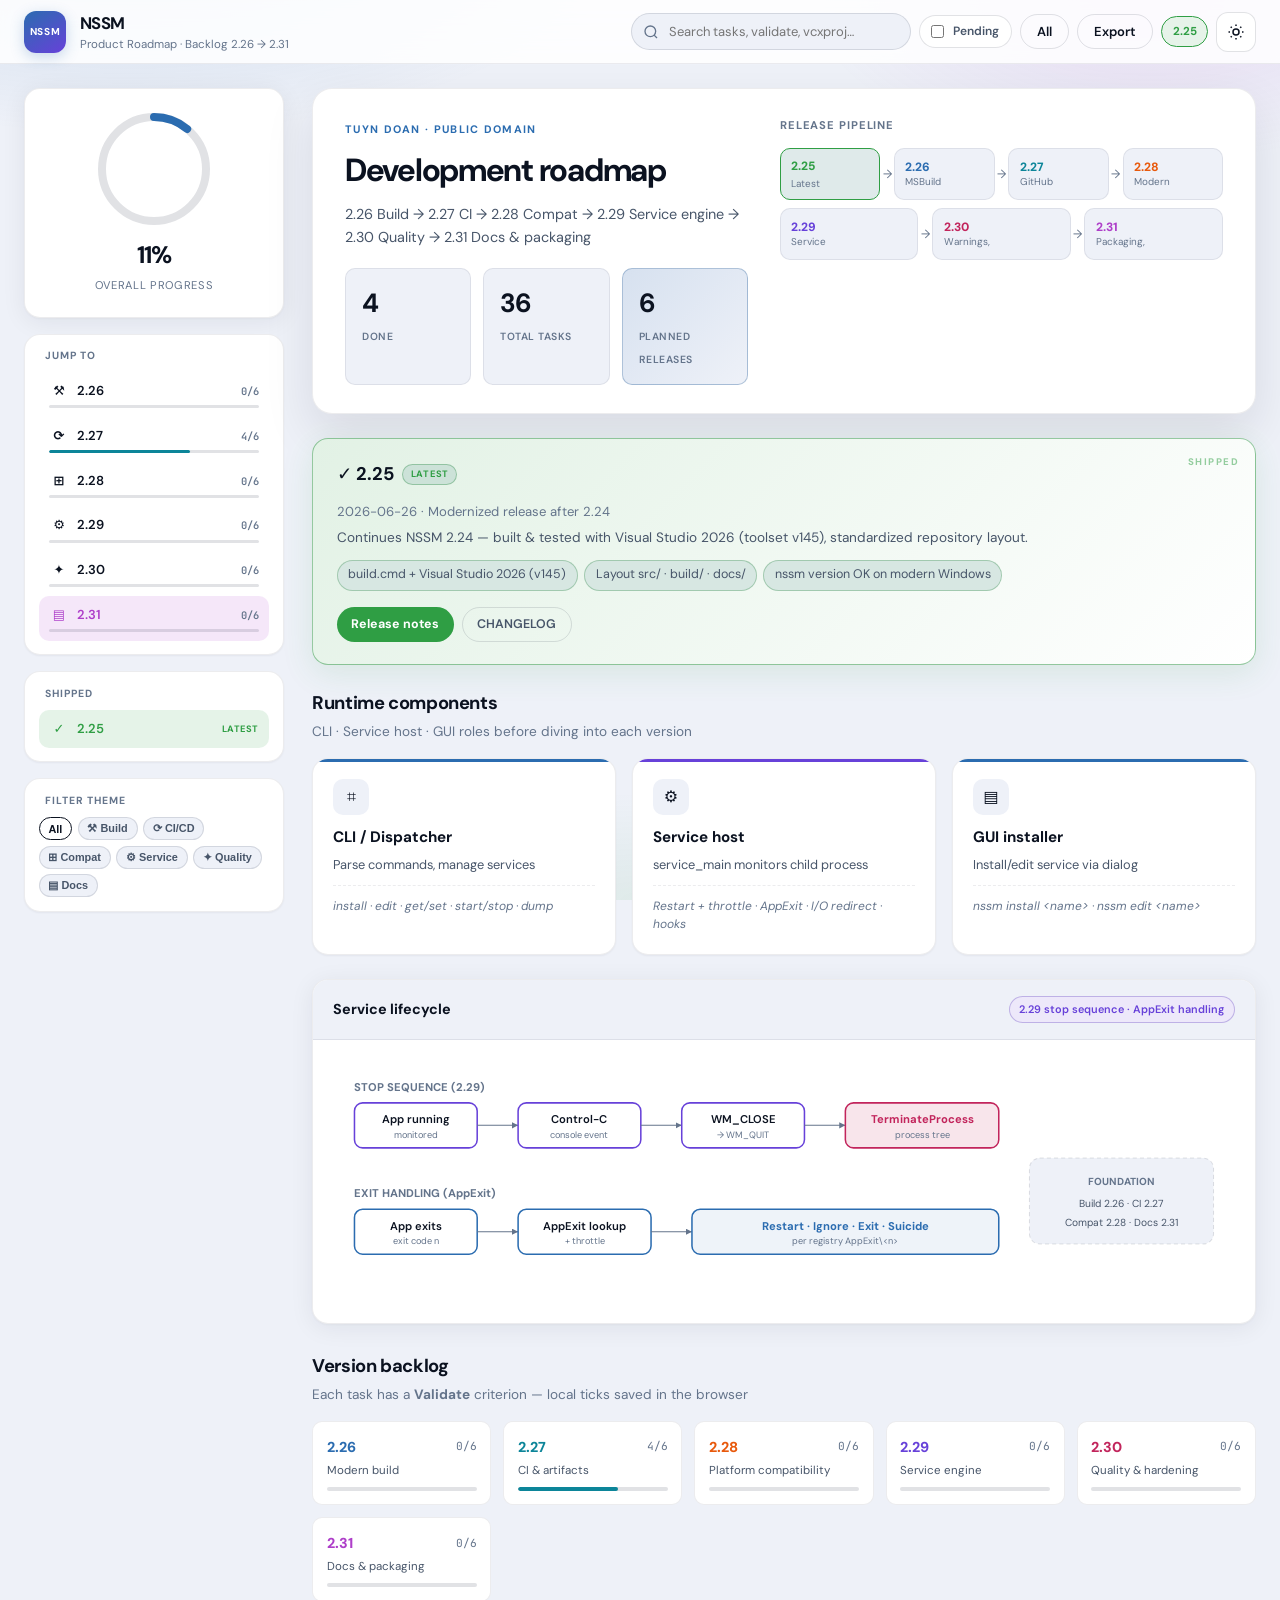
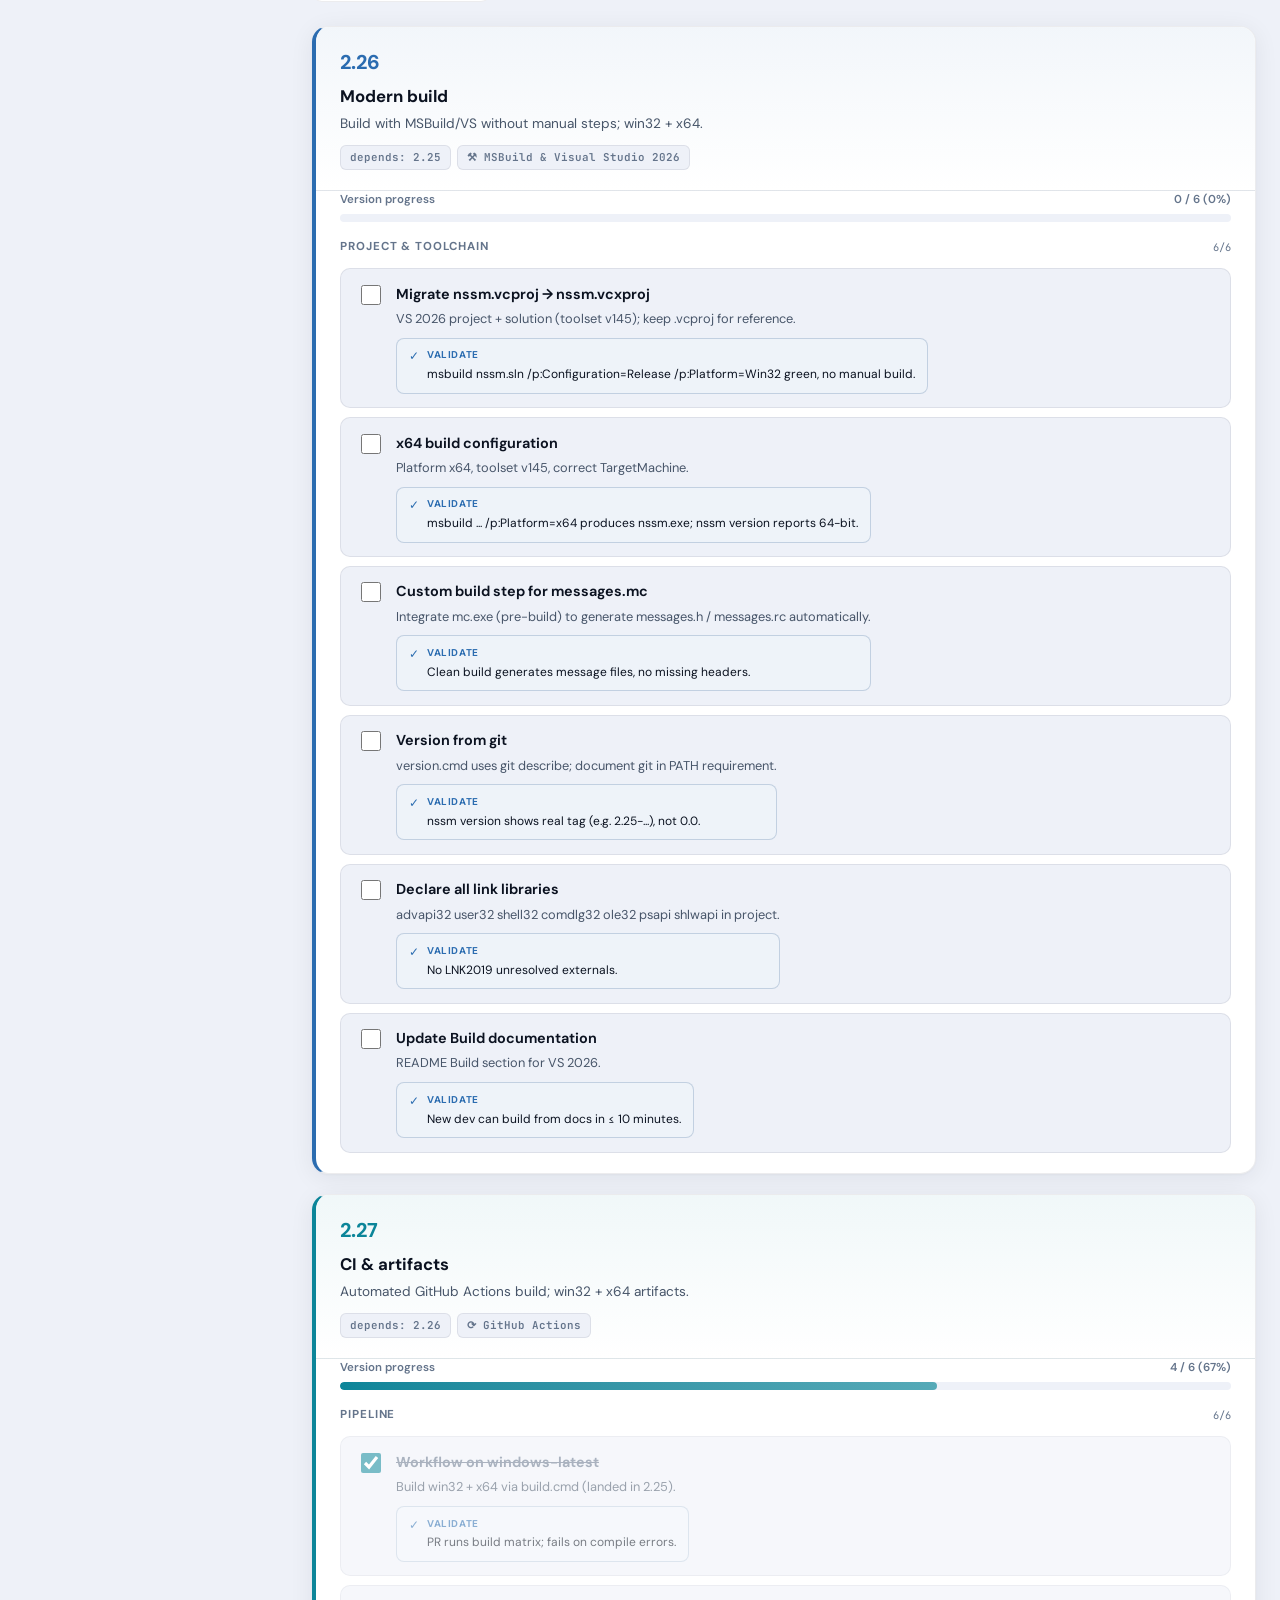
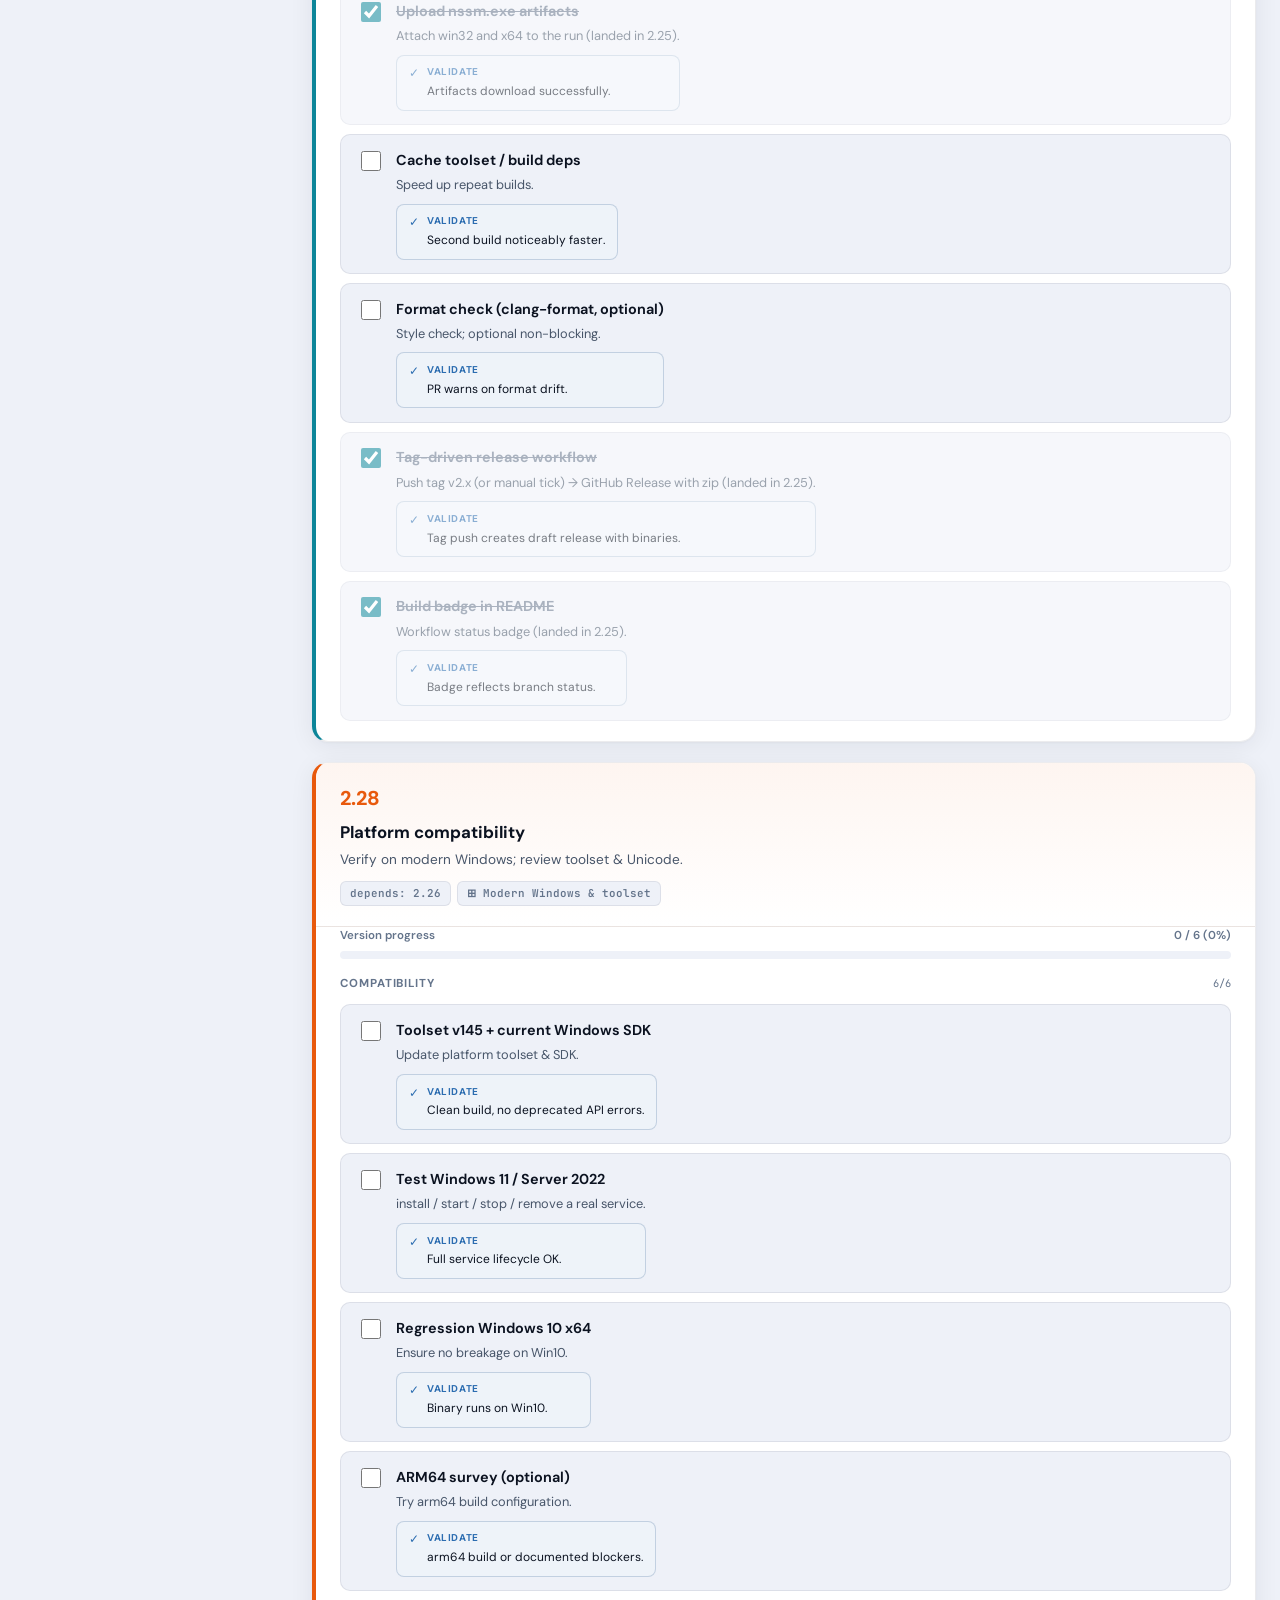
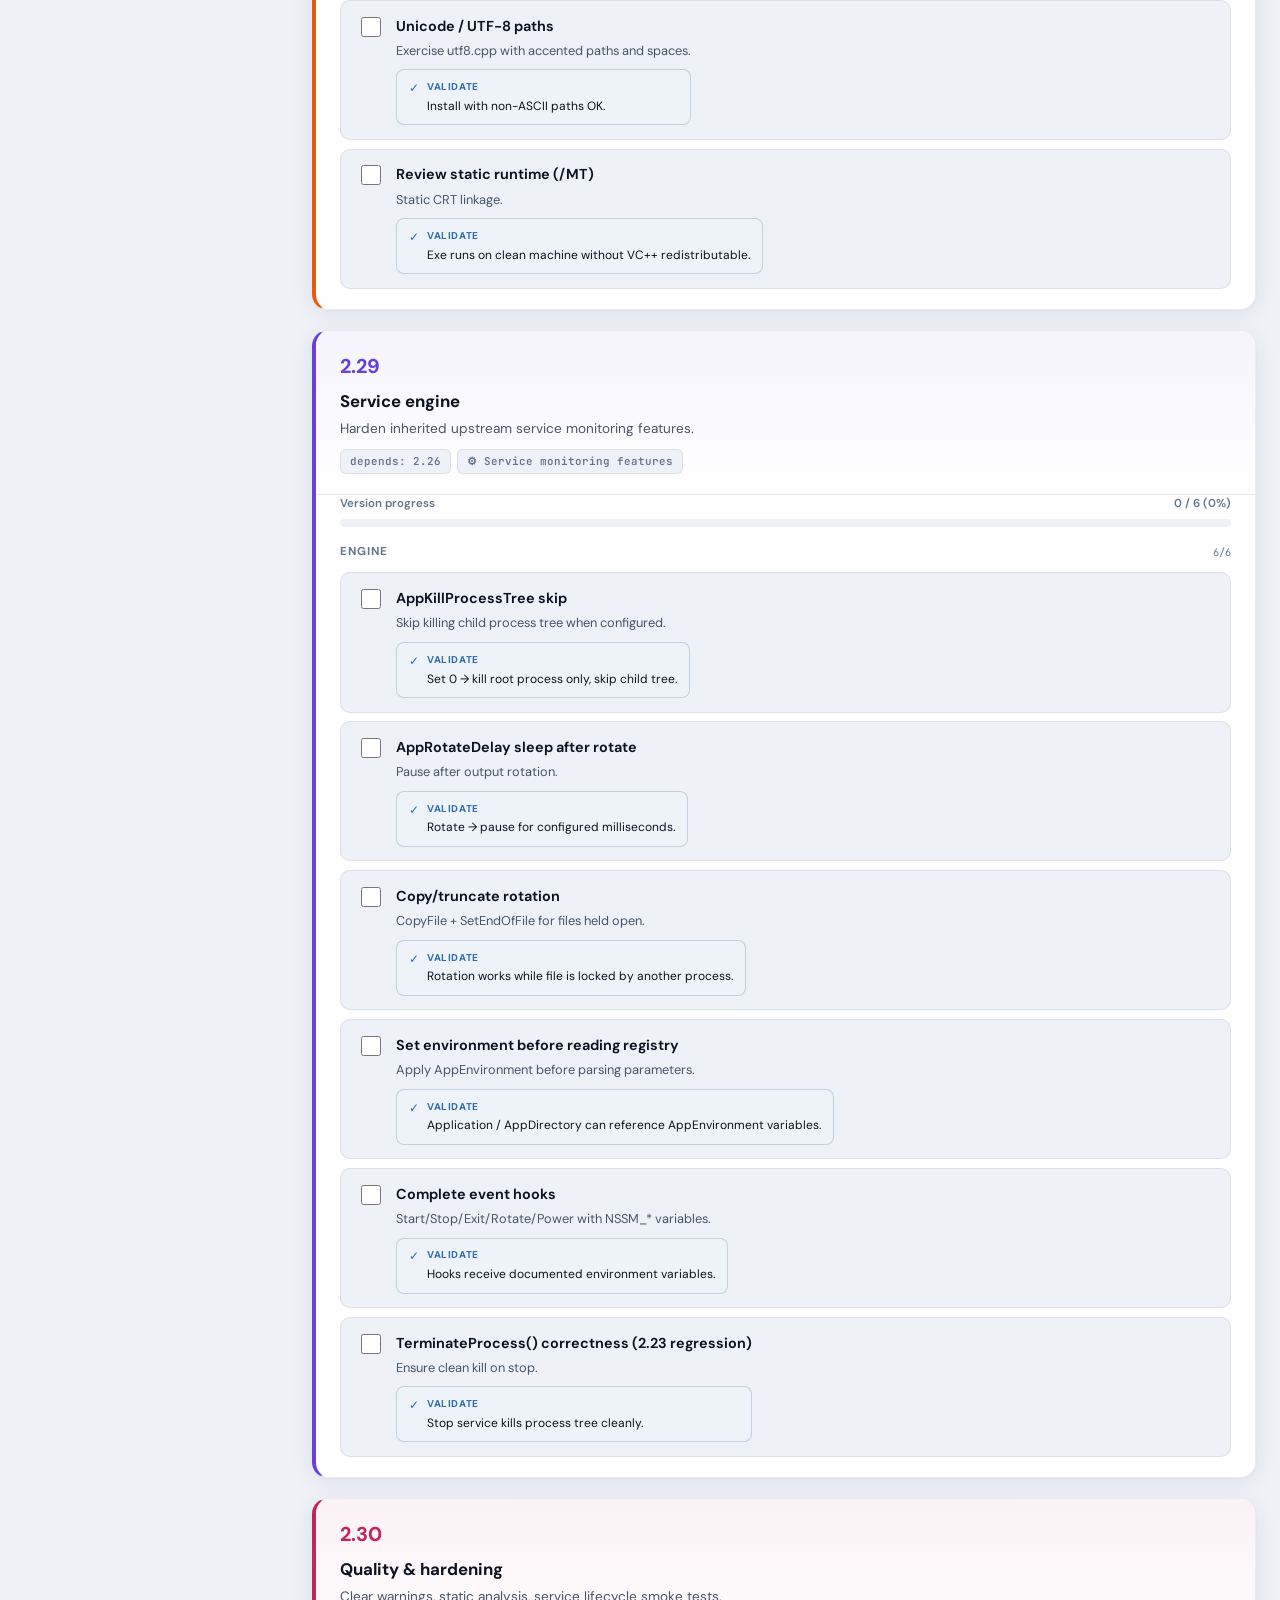
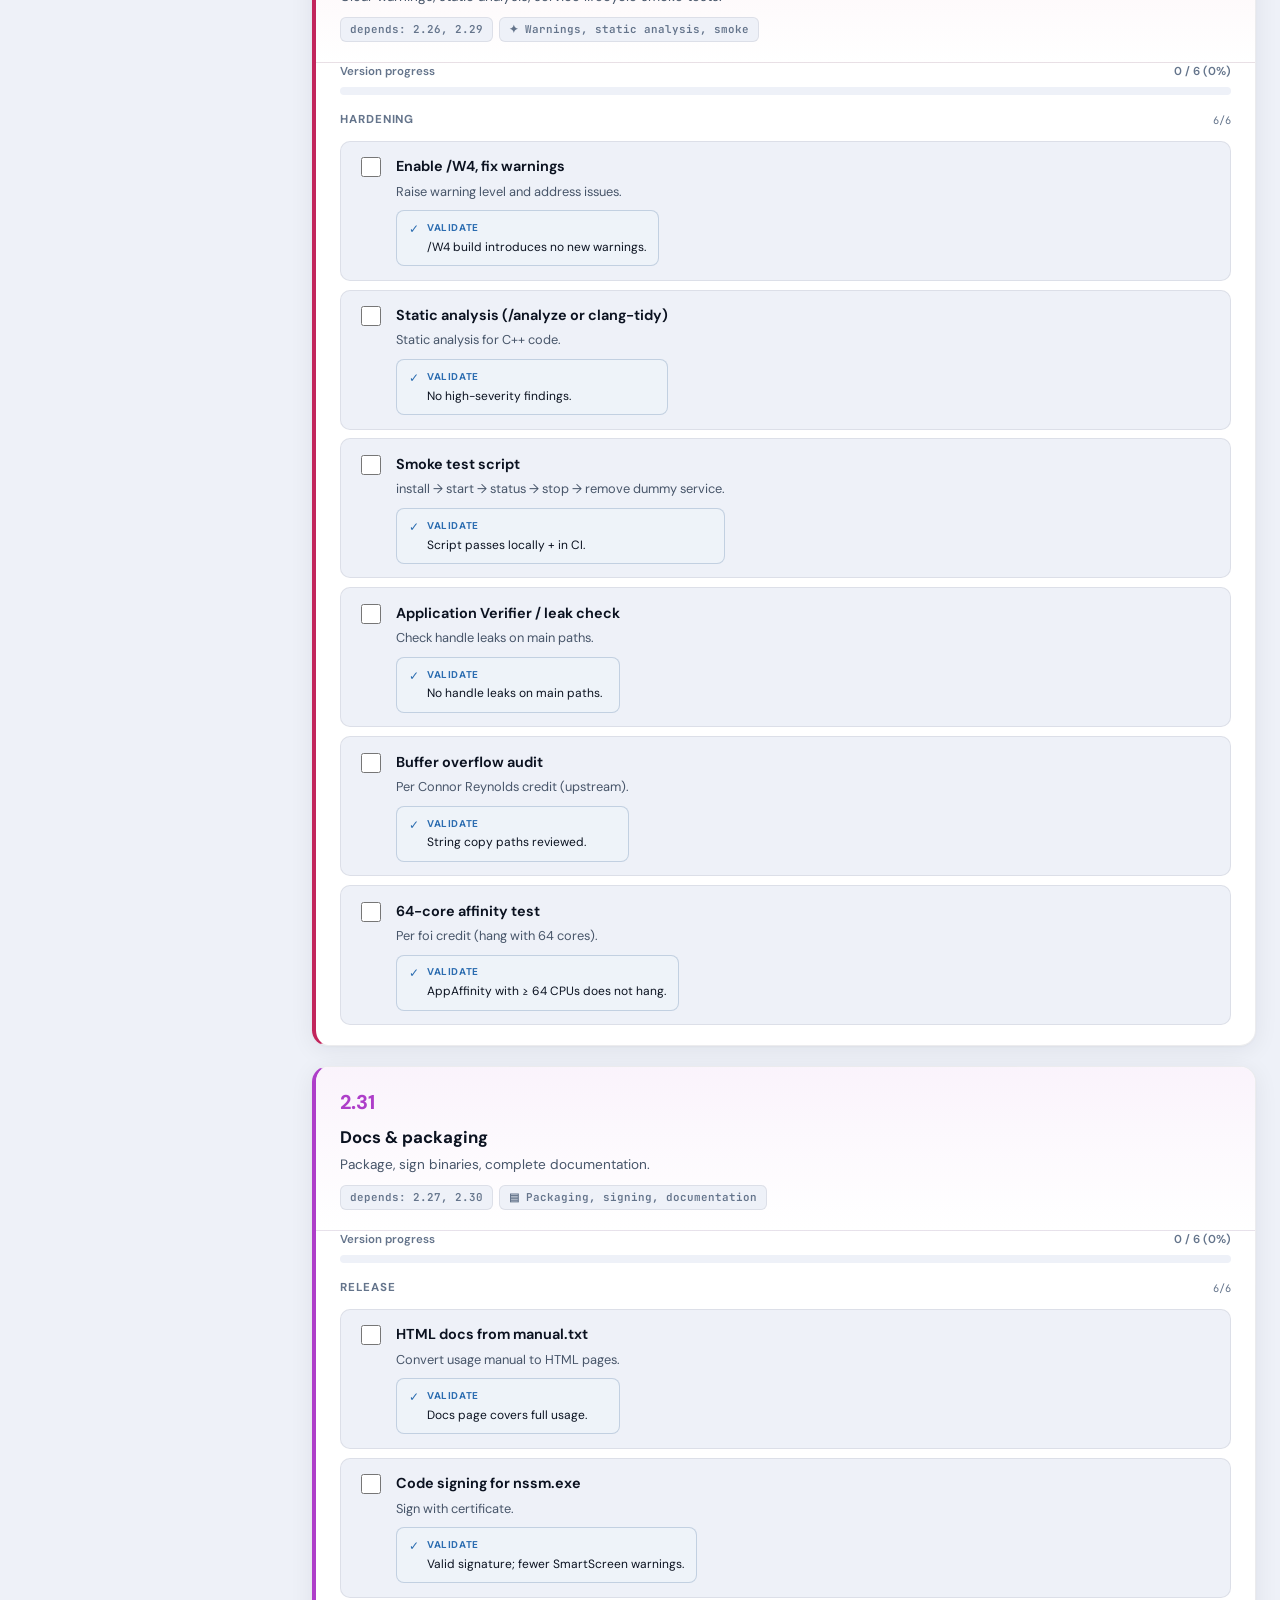
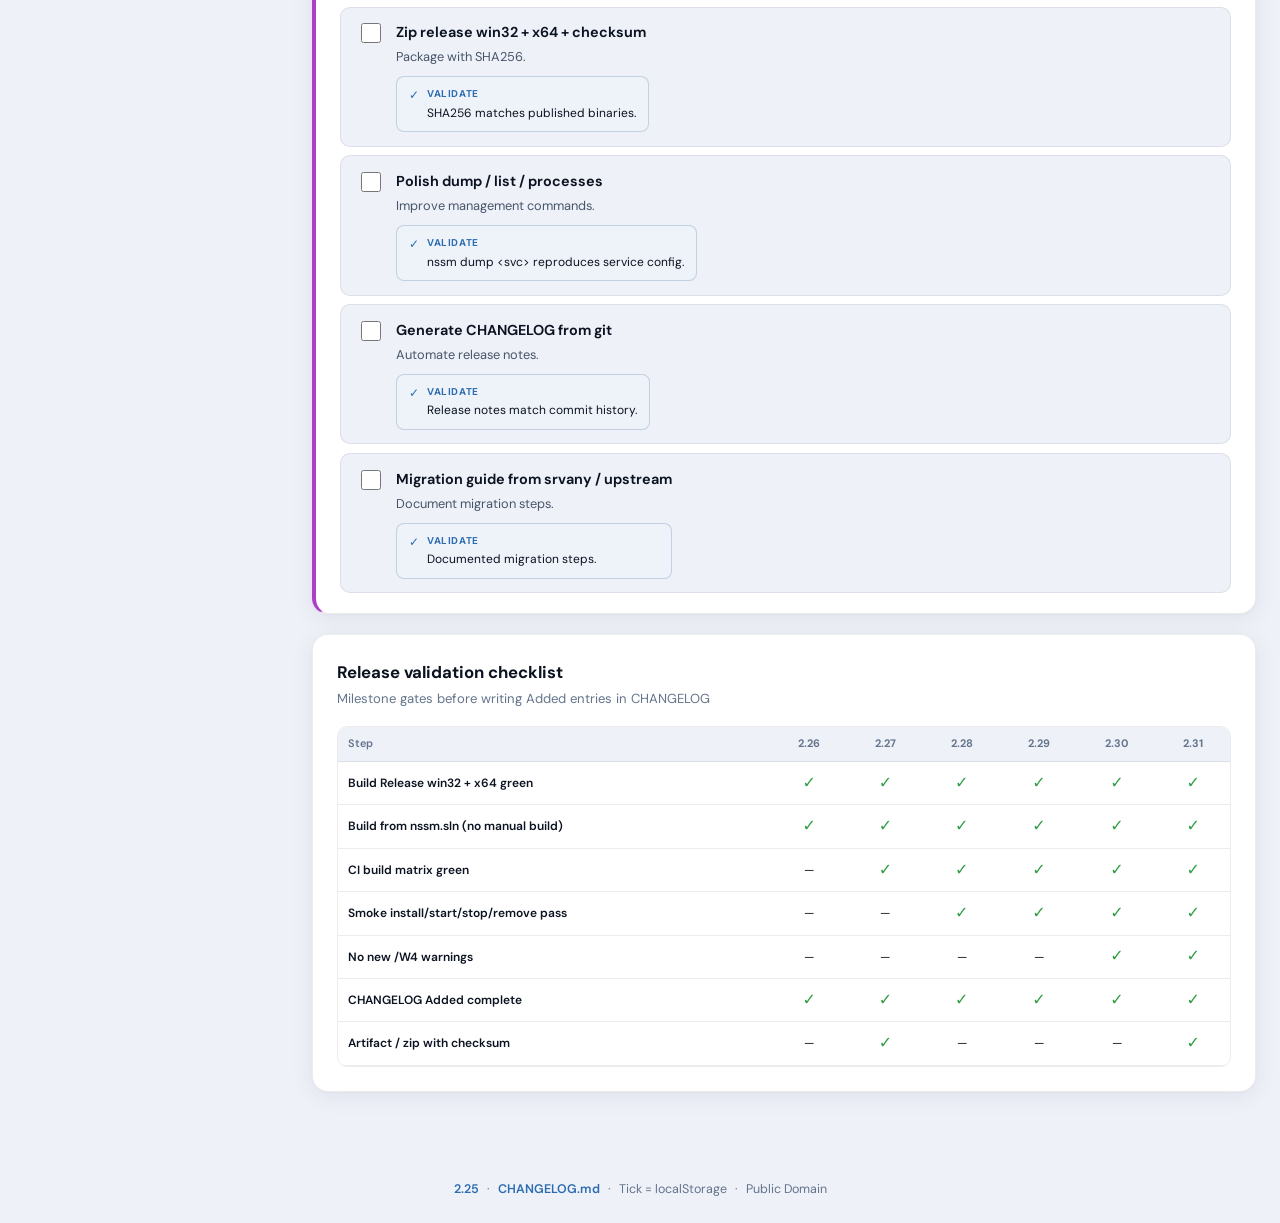
==== docs/roadmap/index.html @ 2d572c24 "Release 2.25: restructure sources, build tooling, CI, and docs. Continue from upstream 2.24 with src" ====
<!DOCTYPE html>
<!-- NSSM docs — Public Domain. -->
<html lang="en">
<head>
  <meta charset="UTF-8" />
  <meta name="viewport" content="width=device-width, initial-scale=1" />
  <title>NSSM — Roadmap & Backlog</title>
  <link rel="preconnect" href="https://fonts.googleapis.com" />
  <link rel="preconnect" href="https://fonts.gstatic.com" crossorigin />
  <link href="https://fonts.googleapis.com/css2?family=DM+Sans:ital,opsz,wght@0,9..40,400;0,9..40,500;0,9..40,600;0,9..40,700;1,9..40,400&family=JetBrains+Mono:wght@400;500&display=swap" rel="stylesheet" />
  <link rel="stylesheet" href="roadmap.css" />
</head>
<body>
  <div class="ambient" aria-hidden="true"></div>

  <header class="header">
    <div class="header-inner">
      <div class="brand">
        <div class="brand-mark"><span>NSSM</span></div>
        <div>
          <h1>NSSM</h1>
          <p>Product Roadmap · Backlog 2.26 → 2.31</p>
        </div>
      </div>
      <div class="header-actions">
        <div class="search-wrap">
          <svg viewBox="0 0 24 24" fill="none" stroke="currentColor" stroke-width="2"><circle cx="11" cy="11" r="8"/><path d="m21 21-4.3-4.3"/></svg>
          <input type="search" id="search" placeholder="Search tasks, validate, vcxproj…" autocomplete="off" />
        </div>
        <label class="toggle-pill" title="Pending tasks only">
          <input type="checkbox" id="pending-only" />
          <span>Pending</span>
        </label>
        <button type="button" class="btn btn-ghost" id="btn-all">All</button>
        <button type="button" class="btn btn-ghost" id="btn-export">Export</button>
        <div class="shipped-links" id="header-shipped" aria-label="Shipped releases"></div>
        <button type="button" class="btn btn-icon" id="btn-theme" aria-label="Dark mode">
          <svg class="icon-sun" viewBox="0 0 24 24" fill="none" stroke="currentColor" stroke-width="2"><circle cx="12" cy="12" r="4"/><path d="M12 2v2M12 20v2M4.93 4.93l1.41 1.41M17.66 17.66l1.41 1.41M2 12h2M20 12h2M4.93 19.07l1.41-1.41M17.66 6.34l1.41-1.41"/></svg>
          <svg class="icon-moon" viewBox="0 0 24 24" fill="none" stroke="currentColor" stroke-width="2"><path d="M21 12.79A9 9 0 1 1 11.21 3 7 7 0 0 0 21 12.79z"/></svg>
        </button>
      </div>
    </div>
  </header>

  <div class="shell">
    <aside class="sidebar">
      <div class="sidebar-progress">
        <svg class="ring-chart" viewBox="0 0 120 120" id="ring-chart">
          <circle class="ring-bg" cx="60" cy="60" r="52" />
          <circle class="ring-fill" cx="60" cy="60" r="52" id="ring-fill" />
        </svg>
        <div class="ring-label">
          <strong id="ring-pct">0%</strong>
          <span>Overall progress</span>
        </div>
      </div>
      <nav class="nav-card">
        <h2>Jump to</h2>
        <div id="nav-versions"></div>
      </nav>
      <nav class="nav-card nav-shipped-card">
        <h2>Shipped</h2>
        <div id="nav-shipped"></div>
      </nav>
      <div class="nav-card filter-card">
        <h2>Filter theme</h2>
        <div class="theme-chips" id="theme-chips"></div>
      </div>
    </aside>

    <main class="main">
      <section class="hero">
        <div class="hero-grid">
          <div class="hero-copy">
            <span class="eyebrow">Tuyn Doan · Public Domain</span>
            <h2>Development roadmap</h2>
            <p class="hero-desc" id="chain-text"></p>
            <div class="hero-stats">
              <div class="stat-card">
                <span class="stat-val" id="stat-done">0</span>
                <span class="stat-lbl">Done</span>
              </div>
              <div class="stat-card">
                <span class="stat-val" id="stat-total">0</span>
                <span class="stat-lbl">Total tasks</span>
              </div>
              <div class="stat-card accent">
                <span class="stat-val" id="stat-versions">6</span>
                <span class="stat-lbl">Planned releases</span>
              </div>
            </div>
          </div>
          <div class="pipeline-wrap">
            <h3 class="pipeline-title">Release pipeline</h3>
            <div class="pipeline" id="pipeline"></div>
          </div>
        </div>
      </section>

      <div class="released-wrap">
        <div class="released-grid" id="released-grid"></div>
      </div>

      <section class="section-head">
        <h2>Runtime components</h2>
        <p>CLI · Service host · GUI roles before diving into each version</p>
      </section>
      <section class="arch" id="arch-grid"></section>

      <div class="flow-panel">
        <div class="flow-panel-head">
          <h3>Service lifecycle</h3>
          <span class="flow-badge">2.29 stop sequence · AppExit handling</span>
        </div>
        <div class="flow-canvas" id="flow-canvas"></div>
      </div>

      <section class="section-head">
        <h2>Version backlog</h2>
        <p>Each task has a <strong>Validate</strong> criterion — local ticks saved in the browser</p>
      </section>
      <div class="version-grid" id="version-grid"></div>
      <div id="versions"></div>

      <section class="checklist-section">
        <div class="checklist-head">
          <h2>Release validation checklist</h2>
          <p>Milestone gates before writing Added entries in CHANGELOG</p>
        </div>
        <div class="table-scroll">
          <table class="check-table">
            <tbody id="check-table"></tbody>
          </table>
        </div>
      </section>
    </main>
  </div>

  <footer class="footer">
    <span id="footer-shipped"></span>
    <span>·</span>
    <a href="../../CHANGELOG.md#roadmap--backlog">CHANGELOG.md</a>
    <span>·</span>
    <span>Tick = localStorage</span>
    <span>·</span>
    <span>Public Domain</span>
  </footer>

  <script src="roadmap-data.js"></script>
  <script src="roadmap-app.js"></script>
</body>
</html>
---- docs/roadmap/roadmap.css ----
/* NSSM fork docs — Public Domain. */

:root {
  --bg: #eef1f8;
  --bg-elevated: #ffffff;
  --text: #0b1220;
  --text-secondary: #475569;
  --muted: #64748b;
  --border: rgb(15 23 42 / 8%);
  --border-strong: rgb(15 23 42 / 12%);
  --primary: #2b6cb0;
  --primary-glow: rgb(43 108 176 / 25%);
  --radius: 16px;
  --radius-sm: 10px;
  --font: "DM Sans", system-ui, sans-serif;
  --mono: "JetBrains Mono", ui-monospace, monospace;
  --shadow-sm: 0 1px 2px rgb(15 23 42 / 5%);
  --shadow: 0 4px 24px rgb(15 23 42 / 7%), 0 1px 3px rgb(15 23 42 / 4%);
  --shadow-lg: 0 20px 50px rgb(15 23 42 / 10%);
  --build: #2b6cb0;
  --ci: #0c8599;
  --compat: #e8590c;
  --service: #6741d9;
  --quality: #c2255c;
  --docs: #ae3ec9;
  --released: #2f9e44;
  --header-h: 64px;
}

.dark {
  --bg: #080b12;
  --bg-elevated: #121826;
  --text: #f1f5f9;
  --text-secondary: #94a3b8;
  --muted: #64748b;
  --border: rgb(255 255 255 / 7%);
  --border-strong: rgb(255 255 255 / 12%);
  --primary: #4dabf7;
  --primary-glow: rgb(77 171 247 / 20%);
  --shadow: 0 4px 24px rgb(0 0 0 / 35%);
  --shadow-lg: 0 24px 60px rgb(0 0 0 / 45%);
}

*, *::before, *::after { box-sizing: border-box; }

html { scroll-behavior: smooth; }
body {
  margin: 0;
  font-family: var(--font);
  font-size: 15px;
  line-height: 1.55;
  color: var(--text);
  background: var(--bg);
  min-height: 100vh;
}

.ambient {
  position: fixed;
  inset: 0;
  pointer-events: none;
  z-index: 0;
  background:
    radial-gradient(ellipse 80% 50% at 10% -10%, rgb(43 108 176 / 18%), transparent 50%),
    radial-gradient(ellipse 60% 40% at 90% 0%, rgb(174 62 201 / 12%), transparent 45%),
    radial-gradient(ellipse 50% 30% at 50% 100%, rgb(47 158 68 / 8%), transparent 40%);
}
.dark .ambient {
  background:
    radial-gradient(ellipse 80% 50% at 10% -10%, rgb(43 108 176 / 12%), transparent 50%),
    radial-gradient(ellipse 60% 40% at 90% 0%, rgb(174 62 201 / 8%), transparent 45%);
}

.header {
  position: sticky;
  top: 0;
  z-index: 200;
  height: var(--header-h);
  background: color-mix(in srgb, var(--bg-elevated) 85%, transparent);
  backdrop-filter: blur(16px) saturate(1.2);
  border-bottom: 1px solid var(--border);
}
.header-inner {
  max-width: 1400px;
  margin: 0 auto;
  padding: 0 1.5rem;
  height: 100%;
  display: flex;
  align-items: center;
  gap: 1rem;
}
.brand { display: flex; align-items: center; gap: 0.85rem; z-index: 1; }
.brand-mark {
  width: 42px; height: 42px;
  border-radius: 12px;
  background: linear-gradient(145deg, #2b6cb0, #6741d9);
  box-shadow: 0 4px 14px var(--primary-glow);
  display: grid; place-items: center;
}
.brand-mark span { color: #fff; font-weight: 800; font-size: 10px; letter-spacing: 0.06em; }
.brand h1 { margin: 0; font-size: 1.05rem; font-weight: 700; letter-spacing: -0.03em; }
.brand p { margin: 0; font-size: 0.72rem; color: var(--muted); }

.header-actions {
  margin-left: auto;
  display: flex; align-items: center; gap: 0.5rem; flex-wrap: wrap;
}
.search-wrap { position: relative; }
.search-wrap svg {
  position: absolute; left: 0.75rem; top: 50%; transform: translateY(-50%);
  width: 16px; height: 16px; color: var(--muted);
}
.search-wrap input {
  width: min(280px, 42vw);
  padding: 0.55rem 1rem 0.55rem 2.35rem;
  border: 1px solid var(--border-strong);
  border-radius: 999px;
  background: var(--bg);
  color: var(--text);
  font-family: inherit;
  font-size: 0.8125rem;
  transition: box-shadow 0.2s, border-color 0.2s;
}
.search-wrap input:focus {
  outline: none;
  border-color: var(--primary);
  box-shadow: 0 0 0 3px var(--primary-glow);
}

.btn {
  border: 1px solid var(--border-strong);
  background: var(--bg-elevated);
  color: var(--text);
  border-radius: 999px;
  padding: 0.5rem 1rem;
  font-family: inherit;
  font-size: 0.8125rem;
  font-weight: 600;
  cursor: pointer;
  transition: transform 0.15s, background 0.15s;
}
.btn:hover { background: var(--bg); transform: translateY(-1px); }
.btn-ghost { background: transparent; }
.btn-icon { width: 40px; height: 40px; padding: 0; display: grid; place-items: center; border-radius: 12px; }
.dark .icon-sun { display: none; }
html:not(.dark) .icon-moon { display: none; }
.btn-icon svg { width: 18px; height: 18px; }

.toggle-pill {
  display: flex; align-items: center; gap: 0.4rem;
  padding: 0.35rem 0.75rem 0.35rem 0.45rem;
  border-radius: 999px;
  border: 1px solid var(--border-strong);
  background: var(--bg-elevated);
  font-size: 0.75rem;
  font-weight: 600;
  cursor: pointer;
  color: var(--text-secondary);
}
.toggle-pill input { accent-color: var(--primary); }

.shell {
  position: relative;
  z-index: 1;
  max-width: 1400px;
  margin: 0 auto;
  padding: 1.5rem;
  display: grid;
  grid-template-columns: 260px 1fr;
  gap: 1.75rem;
  align-items: start;
}
@media (max-width: 1024px) {
  .shell { grid-template-columns: 1fr; }
  .sidebar { position: static !important; display: grid; grid-template-columns: 1fr 1fr; gap: 1rem; }
  .sidebar-progress { grid-column: 1 / -1; }
}
@media (max-width: 640px) {
  .sidebar { grid-template-columns: 1fr; }
  .hero-grid { grid-template-columns: 1fr !important; }
}

.sidebar { position: sticky; top: calc(var(--header-h) + 12px); }

.sidebar-progress {
  background: var(--bg-elevated);
  border: 1px solid var(--border);
  border-radius: var(--radius);
  box-shadow: var(--shadow);
  padding: 1.25rem;
  margin-bottom: 1rem;
  text-align: center;
}
.ring-chart { width: 120px; height: 120px; transform: rotate(-90deg); }
.ring-bg { fill: none; stroke: var(--border-strong); stroke-width: 8; }
.ring-fill {
  fill: none;
  stroke: var(--primary);
  stroke-width: 8;
  stroke-linecap: round;
  stroke-dasharray: 326.7;
  stroke-dashoffset: 326.7;
  transition: stroke-dashoffset 0.8s cubic-bezier(0.4, 0, 0.2, 1);
}
.ring-label strong { display: block; font-size: 1.5rem; letter-spacing: -0.03em; }
.ring-label span { font-size: 0.7rem; color: var(--muted); text-transform: uppercase; letter-spacing: 0.06em; }

.nav-card {
  background: var(--bg-elevated);
  border: 1px solid var(--border);
  border-radius: var(--radius);
  box-shadow: var(--shadow-sm);
  padding: 0.85rem;
  margin-bottom: 1rem;
}
.nav-card h2 {
  margin: 0 0 0.5rem;
  padding: 0 0.4rem;
  font-size: 0.65rem;
  font-weight: 700;
  text-transform: uppercase;
  letter-spacing: 0.1em;
  color: var(--muted);
}
.nav-link {
  display: block;
  padding: 0.55rem 0.65rem;
  border-radius: var(--radius-sm);
  text-decoration: none;
  color: var(--text);
  font-size: 0.8125rem;
  font-weight: 600;
  transition: background 0.12s;
}
.nav-link:hover { background: var(--bg); }
.nav-link.active { background: color-mix(in srgb, var(--v, var(--primary)) 12%, transparent); color: var(--v, var(--primary)); }
.nav-link-row { display: flex; align-items: center; gap: 0.5rem; }
.nav-glyph { width: 1.25rem; text-align: center; }
.nav-progress { margin-left: auto; font-family: var(--mono); font-size: 0.65rem; color: var(--muted); }
.mini-bar { height: 3px; background: var(--border-strong); border-radius: 99px; margin-top: 4px; overflow: hidden; }
.mini-bar span { display: block; height: 100%; background: var(--v, var(--primary)); border-radius: 99px; transition: width 0.4s; }

.theme-chips { display: flex; flex-wrap: wrap; gap: 0.35rem; }
.chip-filter {
  border: 1px solid var(--border-strong);
  background: var(--bg);
  border-radius: 999px;
  padding: 0.25rem 0.55rem;
  font-size: 0.68rem;
  font-weight: 600;
  cursor: pointer;
  color: var(--text-secondary);
}
.chip-filter:hover { border-color: var(--v); color: var(--v); }
.chip-filter.active { background: color-mix(in srgb, var(--v) 15%, transparent); border-color: var(--v); color: var(--v); }

.hero {
  background: var(--bg-elevated);
  border: 1px solid var(--border);
  border-radius: calc(var(--radius) + 4px);
  box-shadow: var(--shadow-lg);
  padding: 1.75rem 2rem;
  margin-bottom: 1.5rem;
  position: relative;
  overflow: hidden;
}
.hero-grid { display: grid; grid-template-columns: 1fr 1.1fr; gap: 2rem; align-items: start; position: relative; }
.eyebrow {
  display: inline-block;
  font-size: 0.68rem;
  font-weight: 700;
  text-transform: uppercase;
  letter-spacing: 0.12em;
  color: var(--primary);
  margin-bottom: 0.5rem;
}
.hero-copy h2 { margin: 0 0 0.5rem; font-size: clamp(1.5rem, 3vw, 2rem); font-weight: 700; letter-spacing: -0.04em; }
.hero-desc { margin: 0 0 1.25rem; color: var(--text-secondary); font-size: 0.9rem; max-width: 46ch; }
.hero-stats { display: flex; gap: 0.75rem; flex-wrap: wrap; }
.stat-card { flex: 1; min-width: 90px; padding: 0.85rem 1rem; border-radius: var(--radius-sm); background: var(--bg); border: 1px solid var(--border); }
.stat-card.accent { background: linear-gradient(135deg, color-mix(in srgb, var(--primary) 12%, var(--bg)), var(--bg)); border-color: color-mix(in srgb, var(--primary) 25%, var(--border)); }
.stat-val { display: block; font-size: 1.65rem; font-weight: 700; letter-spacing: -0.03em; }
.stat-lbl { font-size: 0.65rem; color: var(--muted); text-transform: uppercase; letter-spacing: 0.05em; font-weight: 600; }

.pipeline-title { margin: 0 0 0.85rem; font-size: 0.7rem; text-transform: uppercase; letter-spacing: 0.08em; color: var(--muted); font-weight: 700; }
.pipeline { display: flex; flex-direction: column; gap: 0.5rem; }
.pipe-row { display: flex; align-items: stretch; gap: 0; min-height: 52px; }
.pipe-node {
  flex: 1; min-width: 0; padding: 0.5rem 0.65rem;
  border-radius: var(--radius-sm); border: 1px solid var(--border);
  background: var(--bg); cursor: pointer; transition: transform 0.15s, box-shadow 0.15s;
  text-align: left; font-family: inherit; color: inherit;
}
.pipe-node:hover { transform: translateY(-2px); box-shadow: var(--shadow); border-color: var(--v); }
.pipe-node.active { border-color: var(--v); box-shadow: 0 0 0 2px color-mix(in srgb, var(--v) 25%, transparent); }
.pipe-node.shipped { border-color: var(--released); background: color-mix(in srgb, var(--released) 8%, var(--bg)); }
.pipe-ver { font-size: 0.75rem; font-weight: 800; display: block; color: var(--v, var(--released)); }
.pipe-lbl { font-size: 0.62rem; color: var(--muted); display: block; white-space: nowrap; overflow: hidden; text-overflow: ellipsis; }
.pipe-arrow { display: flex; align-items: center; color: var(--muted); font-size: 0.75rem; padding: 0 0.15rem; flex-shrink: 0; }

.released-card {
  background: linear-gradient(135deg, color-mix(in srgb, var(--released) 14%, var(--bg-elevated)), var(--bg-elevated));
  border: 1px solid color-mix(in srgb, var(--released) 30%, var(--border));
  border-radius: var(--radius);
  padding: 1.35rem 1.5rem;
  box-shadow: var(--shadow);
  position: relative;
}
.released-grid {
  display: grid;
  grid-template-columns: repeat(auto-fit, minmax(280px, 1fr));
  gap: 1rem;
  margin-bottom: 1.5rem;
}
.released-card.latest {
  border-color: color-mix(in srgb, var(--released) 45%, var(--border));
  box-shadow: 0 8px 32px color-mix(in srgb, var(--released) 12%, transparent);
}
.released-card::after {
  content: "SHIPPED";
  position: absolute; top: 1rem; right: 1rem;
  font-size: 0.6rem; font-weight: 800; letter-spacing: 0.15em;
  color: var(--released); opacity: 0.5;
}
.released-card h2 { margin: 0 0 0.35rem; font-size: 1.15rem; display: flex; align-items: center; gap: 0.5rem; flex-wrap: wrap; }
.latest-badge {
  font-size: 0.58rem; font-weight: 700; text-transform: uppercase; letter-spacing: 0.08em;
  padding: 0.15rem 0.45rem; border-radius: 999px;
  background: color-mix(in srgb, var(--released) 18%, var(--bg));
  color: var(--released); border: 1px solid color-mix(in srgb, var(--released) 30%, var(--border));
}
.released-card .date { color: var(--muted); font-size: 0.82rem; margin-bottom: 0.35rem; }
.released-summary { margin: 0 0 0.75rem; font-size: 0.85rem; color: var(--text-secondary); line-height: 1.45; }
.released-card ul { margin: 0 0 1rem; padding: 0; list-style: none; display: flex; flex-wrap: wrap; gap: 0.4rem; }
.released-card li {
  font-size: 0.78rem; padding: 0.3rem 0.65rem; border-radius: 999px;
  background: color-mix(in srgb, var(--released) 12%, var(--bg));
  border: 1px solid color-mix(in srgb, var(--released) 25%, var(--border));
  color: var(--text-secondary);
}
.released-actions { display: flex; gap: 0.5rem; flex-wrap: wrap; }
.btn-released {
  display: inline-flex; align-items: center; padding: 0.45rem 0.9rem; border-radius: 999px;
  background: var(--released); color: #fff; font-size: 0.78rem; font-weight: 700; text-decoration: none;
  border: none;
}
.btn-released:hover { filter: brightness(1.05); }
.btn-ghost-released {
  display: inline-flex; align-items: center; padding: 0.45rem 0.9rem; border-radius: 999px;
  background: transparent; color: var(--text-secondary); font-size: 0.78rem; font-weight: 600;
  text-decoration: none; border: 1px solid var(--border-strong);
}
.btn-ghost-released:hover { border-color: var(--released); color: var(--released); }

.nav-shipped.current { background: color-mix(in srgb, var(--released) 12%, transparent); color: var(--released); }
.nav-badge {
  margin-left: auto; font-size: 0.58rem; font-weight: 700; text-transform: uppercase;
  letter-spacing: 0.06em; color: var(--released);
}

.shipped-links { display: flex; align-items: center; gap: 0.35rem; flex-wrap: wrap; }
.shipped-pill {
  font-size: 0.72rem; font-weight: 700; padding: 0.35rem 0.65rem; border-radius: 999px;
  text-decoration: none; color: var(--text-secondary);
  border: 1px solid var(--border-strong); background: var(--bg-elevated);
}
.shipped-pill:hover { border-color: var(--released); color: var(--released); }
.shipped-pill.current { background: color-mix(in srgb, var(--released) 12%, var(--bg-elevated)); border-color: var(--released); color: var(--released); }

a.pipe-node { text-decoration: none; color: inherit; flex: 1; min-width: 0; }

.section-head { margin-bottom: 1rem; }
.section-head h2 { margin: 0 0 0.25rem; font-size: 1.15rem; letter-spacing: -0.02em; }
.section-head p { margin: 0; font-size: 0.85rem; color: var(--muted); }

.arch { display: grid; grid-template-columns: repeat(3, 1fr); gap: 1rem; margin-bottom: 1.5rem; }
@media (max-width: 768px) { .arch { grid-template-columns: 1fr; } }
.arch-card {
  background: var(--bg-elevated); border: 1px solid var(--border);
  border-radius: var(--radius); padding: 1.25rem; box-shadow: var(--shadow-sm);
  transition: transform 0.2s; position: relative; overflow: hidden;
}
.arch-card::before { content: ""; position: absolute; top: 0; left: 0; right: 0; height: 3px; background: var(--v, var(--primary)); }
.arch-card:hover { transform: translateY(-3px); box-shadow: var(--shadow); }
.arch-card.host { --v: var(--service); }
.arch-icon { width: 36px; height: 36px; border-radius: 10px; background: var(--bg); display: grid; place-items: center; margin-bottom: 0.65rem; font-size: 1rem; }
.arch-card h3 { margin: 0 0 0.35rem; font-size: 0.95rem; font-weight: 700; }
.arch-card p { margin: 0; font-size: 0.8rem; color: var(--text-secondary); }
.arch-card .ex { margin-top: 0.65rem; padding-top: 0.65rem; border-top: 1px dashed var(--border); font-size: 0.75rem; color: var(--muted); font-style: italic; }

.flow-panel {
  background: var(--bg-elevated); border: 1px solid var(--border);
  border-radius: var(--radius); box-shadow: var(--shadow); margin-bottom: 1.75rem; overflow: hidden;
}
.flow-panel-head {
  display: flex; align-items: center; justify-content: space-between; flex-wrap: wrap; gap: 0.5rem;
  padding: 1rem 1.25rem; border-bottom: 1px solid var(--border); background: var(--bg);
}
.flow-panel-head h3 { margin: 0; font-size: 0.9rem; }
.flow-badge {
  font-size: 0.68rem; font-weight: 600; padding: 0.25rem 0.6rem; border-radius: 999px;
  background: color-mix(in srgb, var(--service) 12%, var(--bg-elevated)); color: var(--service);
  border: 1px solid color-mix(in srgb, var(--service) 25%, var(--border));
}
.flow-canvas { padding: 1.5rem 1rem; overflow-x: auto; }
.flow-svg { width: 100%; min-width: 640px; max-width: 900px; margin: 0 auto; display: block; }

.version-grid {
  display: grid;
  grid-template-columns: repeat(auto-fill, minmax(160px, 1fr));
  gap: 0.75rem;
  margin-bottom: 1.5rem;
}
.v-preview {
  background: var(--bg-elevated); border: 1px solid var(--border);
  border-radius: var(--radius-sm); padding: 0.85rem; cursor: pointer;
  transition: all 0.15s; text-decoration: none; color: inherit; display: block;
}
.v-preview:hover { border-color: var(--v); transform: translateY(-2px); box-shadow: var(--shadow); }
.v-preview-top { display: flex; align-items: center; justify-content: space-between; margin-bottom: 0.35rem; }
.v-preview-ver { font-weight: 800; font-size: 0.9rem; color: var(--v); }
.v-preview-pct { font-family: var(--mono); font-size: 0.7rem; color: var(--muted); }
.v-preview-title { font-size: 0.72rem; color: var(--text-secondary); line-height: 1.3; margin-bottom: 0.5rem; }
.v-preview-bar { height: 4px; background: var(--border-strong); border-radius: 99px; overflow: hidden; }
.v-preview-bar span { display: block; height: 100%; background: var(--v); border-radius: 99px; }

.version-block {
  background: var(--bg-elevated); border: 1px solid var(--border);
  border-radius: var(--radius); box-shadow: var(--shadow);
  margin-bottom: 1.25rem;
  scroll-margin-top: calc(var(--header-h) + 16px);
  overflow: hidden;
  border-left: 4px solid var(--v, var(--primary));
}
.version-block.hidden { display: none; }
.version-head {
  padding: 1.25rem 1.5rem;
  background: linear-gradient(180deg, color-mix(in srgb, var(--v) 6%, var(--bg-elevated)), var(--bg-elevated));
  border-bottom: 1px solid var(--border);
}
.version-badge { font-size: 1.25rem; font-weight: 800; color: var(--v); }
.version-head h3 { margin: 0.35rem 0 0.25rem; font-size: 1.05rem; font-weight: 700; }
.version-head .goal { margin: 0; font-size: 0.85rem; color: var(--text-secondary); }
.version-meta { display: flex; gap: 0.4rem; flex-wrap: wrap; margin-top: 0.65rem; }
.meta-chip {
  font-size: 0.68rem; font-weight: 600; padding: 0.2rem 0.55rem; border-radius: 6px;
  background: var(--bg); border: 1px solid var(--border); color: var(--muted); font-family: var(--mono);
}

.progress-wrap { padding: 0 1.5rem 1rem; }
.progress-header { display: flex; justify-content: space-between; font-size: 0.72rem; color: var(--muted); margin-bottom: 0.35rem; font-weight: 600; }
.progress-bar { height: 8px; background: var(--bg); border-radius: 99px; overflow: hidden; }
.progress-fill {
  height: 100%;
  background: linear-gradient(90deg, var(--v), color-mix(in srgb, var(--v) 70%, white));
  border-radius: 99px;
  transition: width 0.6s cubic-bezier(0.4, 0, 0.2, 1);
}

.principle {
  margin: 0 1.5rem 1rem; padding: 0.75rem 1rem; border-radius: var(--radius-sm);
  background: color-mix(in srgb, var(--service) 8%, var(--bg));
  border: 1px solid color-mix(in srgb, var(--service) 20%, var(--border));
  font-size: 0.78rem; color: var(--text-secondary);
}

.track { padding: 0 1.5rem 1.25rem; }
.track-head { display: flex; align-items: center; justify-content: space-between; margin-bottom: 0.75rem; cursor: pointer; user-select: none; }
.track-head h4 { margin: 0; font-size: 0.72rem; font-weight: 700; text-transform: uppercase; letter-spacing: 0.08em; color: var(--muted); }
.track-count { font-family: var(--mono); font-size: 0.65rem; color: var(--muted); }
.track.collapsed .task-list { display: none; }

.task-list { list-style: none; margin: 0; padding: 0; display: flex; flex-direction: column; gap: 0.55rem; }
.task {
  border: 1px solid var(--border); border-radius: var(--radius-sm);
  padding: 0.85rem 1rem; background: var(--bg);
  transition: border-color 0.15s, box-shadow 0.15s, opacity 0.2s;
}
.task:hover { box-shadow: var(--shadow-sm); }
.task.done { opacity: 0.55; }
.task.done .task-title { text-decoration: line-through; color: var(--muted); }
.task.hidden { display: none; }
.task.highlight { border-color: color-mix(in srgb, var(--compat) 40%, var(--border)); background: color-mix(in srgb, var(--compat) 5%, var(--bg)); }
.task.tag-refactor { border-left: 3px solid var(--docs); }
.task-head { display: flex; gap: 0.75rem; align-items: flex-start; }
.task-check { width: 20px; height: 20px; margin-top: 2px; accent-color: var(--v, var(--primary)); cursor: pointer; flex-shrink: 0; }
.task-tags { display: flex; gap: 0.3rem; margin-bottom: 0.25rem; }
.task-tag { font-size: 0.6rem; font-weight: 700; text-transform: uppercase; padding: 0.12rem 0.4rem; border-radius: 4px; background: color-mix(in srgb, var(--docs) 15%, transparent); color: var(--docs); }
.task-title { font-weight: 650; font-size: 0.9rem; margin: 0 0 0.25rem; }
.task-detail { margin: 0; font-size: 0.8rem; color: var(--text-secondary); }
.task-validate {
  margin-top: 0.55rem; padding: 0.55rem 0.75rem; border-radius: 8px;
  background: color-mix(in srgb, var(--primary) 8%, var(--bg-elevated));
  border: 1px solid color-mix(in srgb, var(--primary) 15%, var(--border));
  font-size: 0.75rem; display: flex; gap: 0.5rem;
}
.task-validate-icon { color: var(--primary); }
.task-validate strong { display: block; font-size: 0.62rem; text-transform: uppercase; letter-spacing: 0.06em; color: var(--primary); margin-bottom: 0.15rem; }

.checklist-section {
  background: var(--bg-elevated); border: 1px solid var(--border);
  border-radius: var(--radius); box-shadow: var(--shadow);
  padding: 1.5rem; margin-bottom: 2.5rem;
}
.checklist-head h2 { margin: 0 0 0.25rem; font-size: 1.05rem; }
.checklist-head p { margin: 0 0 1rem; font-size: 0.82rem; color: var(--muted); }
.table-scroll { overflow-x: auto; border-radius: var(--radius-sm); border: 1px solid var(--border); }
.check-table { width: 100%; border-collapse: collapse; font-size: 0.75rem; min-width: 640px; }
.check-table th, .check-table td { padding: 0.55rem 0.65rem; text-align: center; border-bottom: 1px solid var(--border); }
.check-table th { background: var(--bg); font-weight: 700; font-size: 0.68rem; color: var(--muted); }
.check-table th:first-child, .check-table td:first-child { text-align: left; font-weight: 600; }
.check-yes { color: var(--released); font-weight: 700; font-size: 1rem; }

.footer {
  position: relative; z-index: 1; text-align: center; padding: 1.5rem;
  font-size: 0.78rem; color: var(--muted);
  display: flex; justify-content: center; align-items: center; gap: 0.5rem; flex-wrap: wrap;
}
.footer a { color: var(--primary); text-decoration: none; font-weight: 600; }

.theme-build { --v: var(--build); }
.theme-ci { --v: var(--ci); }
.theme-compat { --v: var(--compat); }
.theme-service { --v: var(--service); }
.theme-quality { --v: var(--quality); }
.theme-docs { --v: var(--docs); }

@keyframes fadeUp {
  from { opacity: 0; transform: translateY(12px); }
  to { opacity: 1; transform: translateY(0); }
}
.hero, .version-block, .v-preview, .arch-card { animation: fadeUp 0.45s ease backwards; }
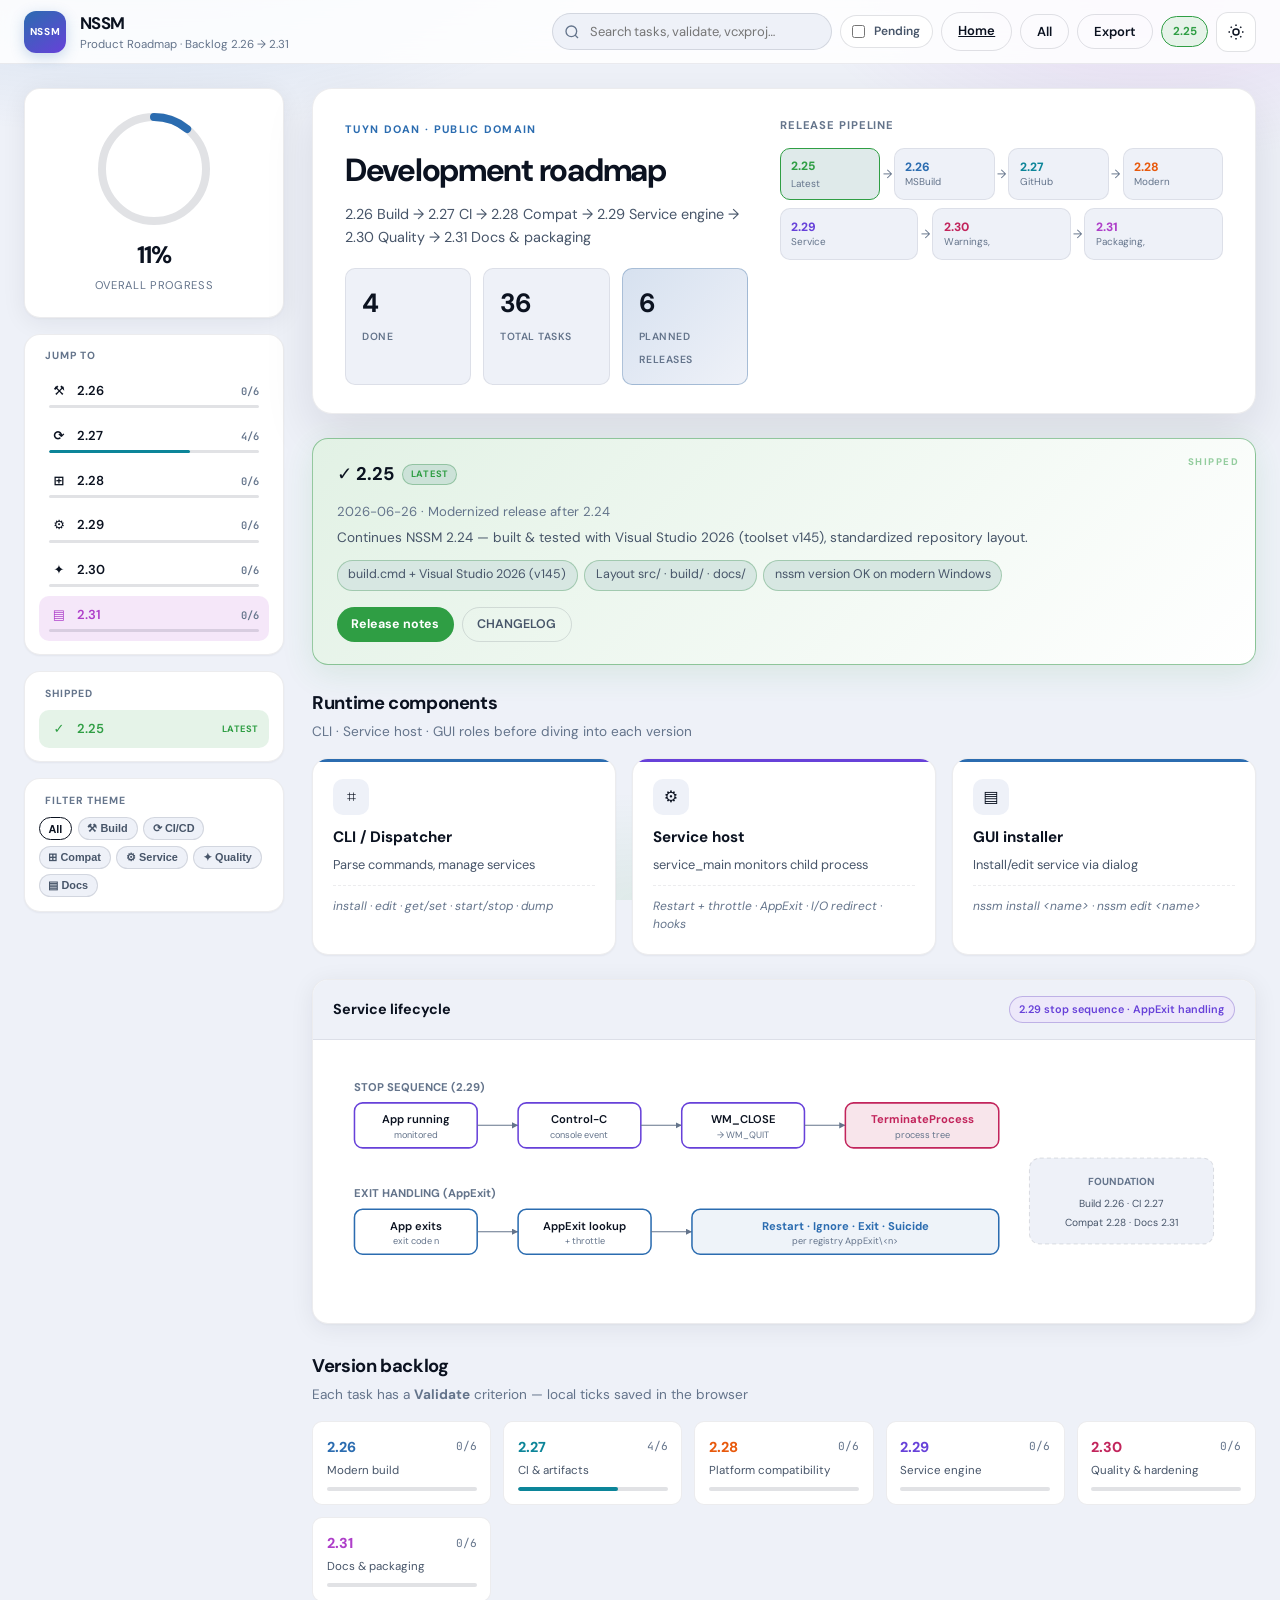
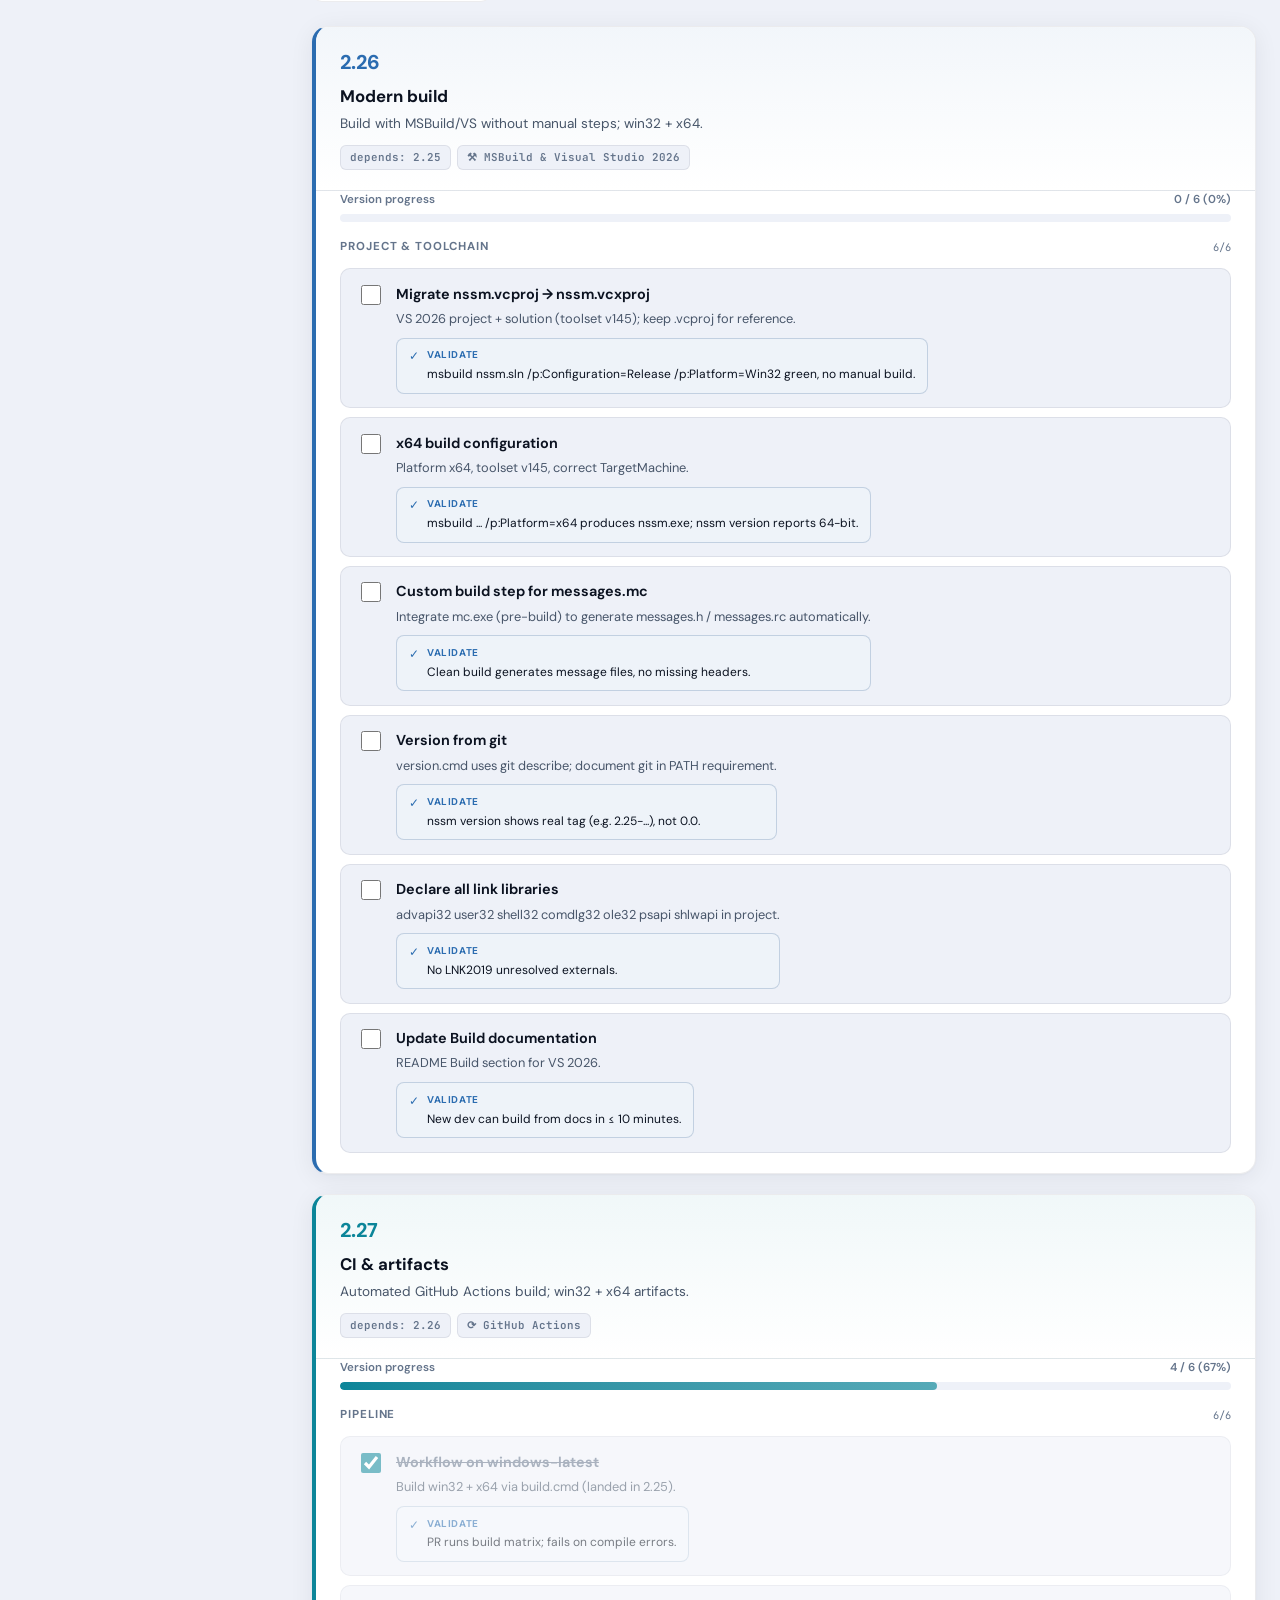
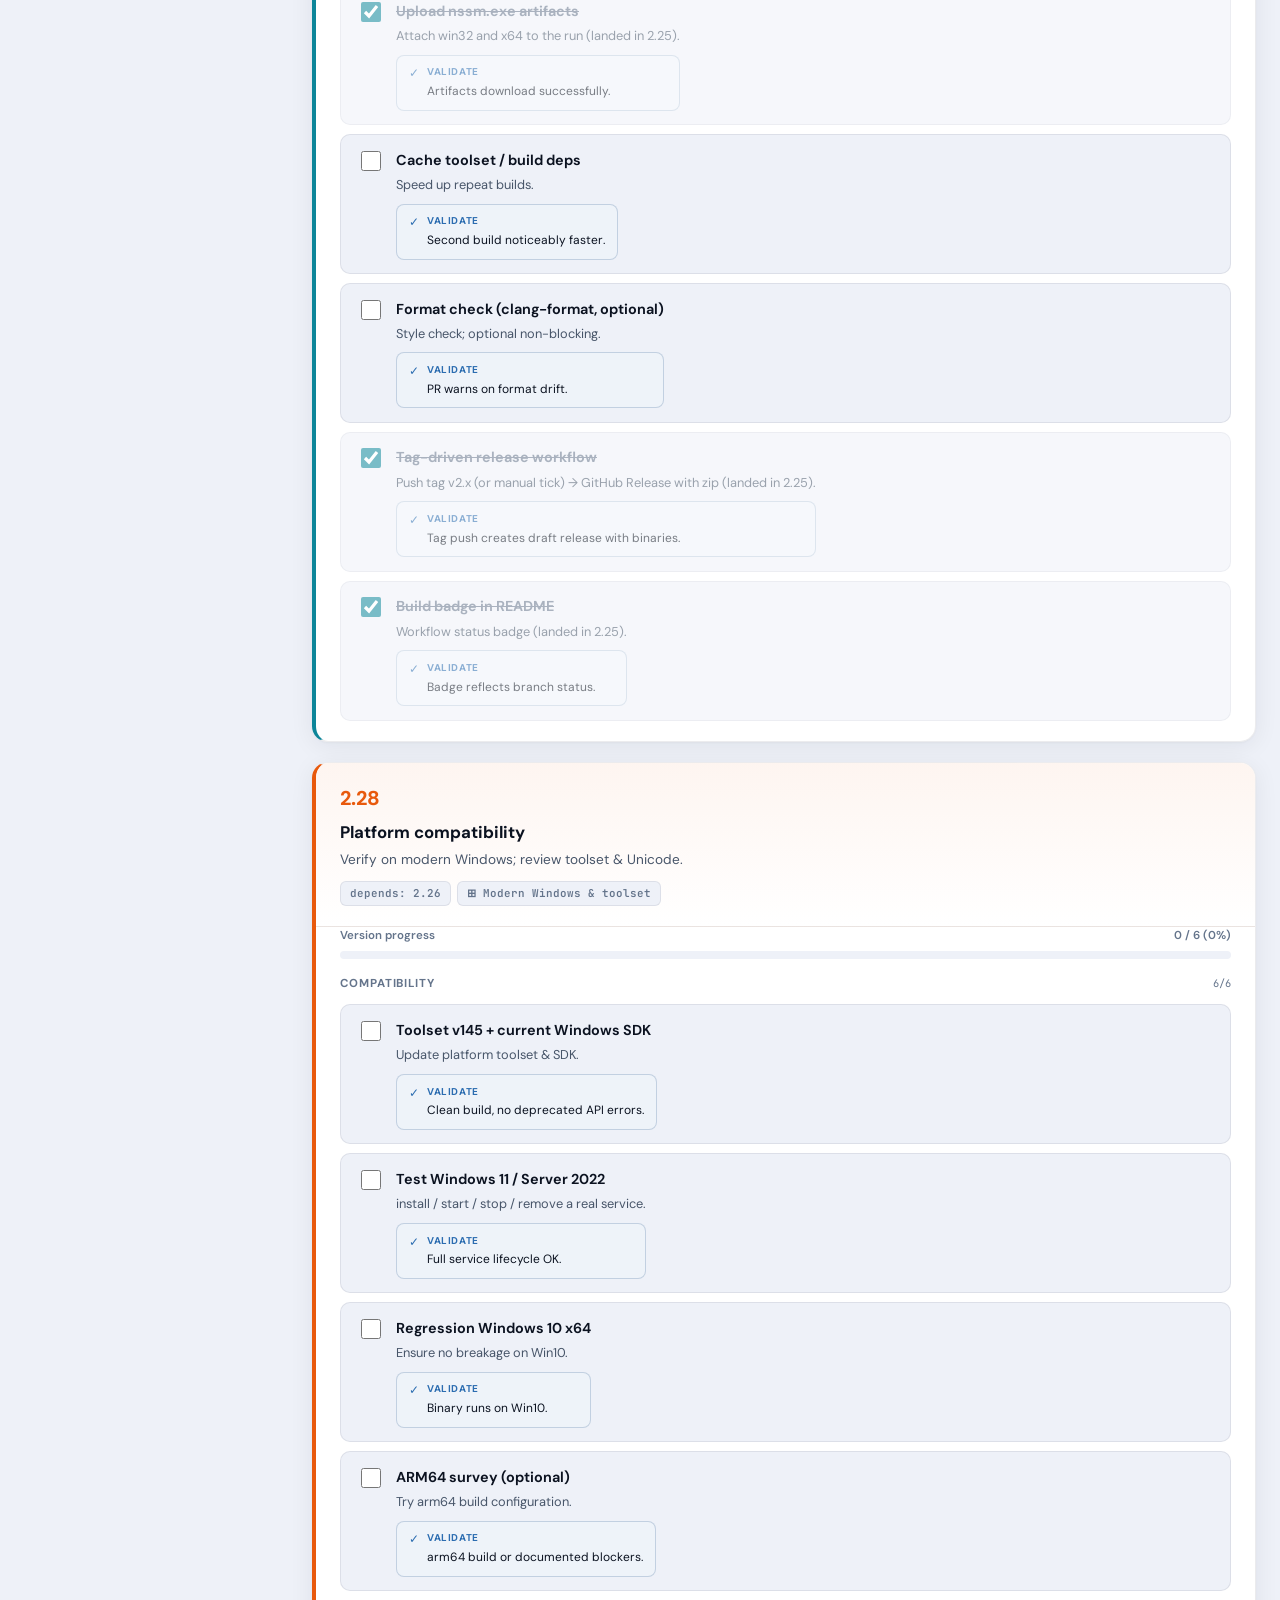
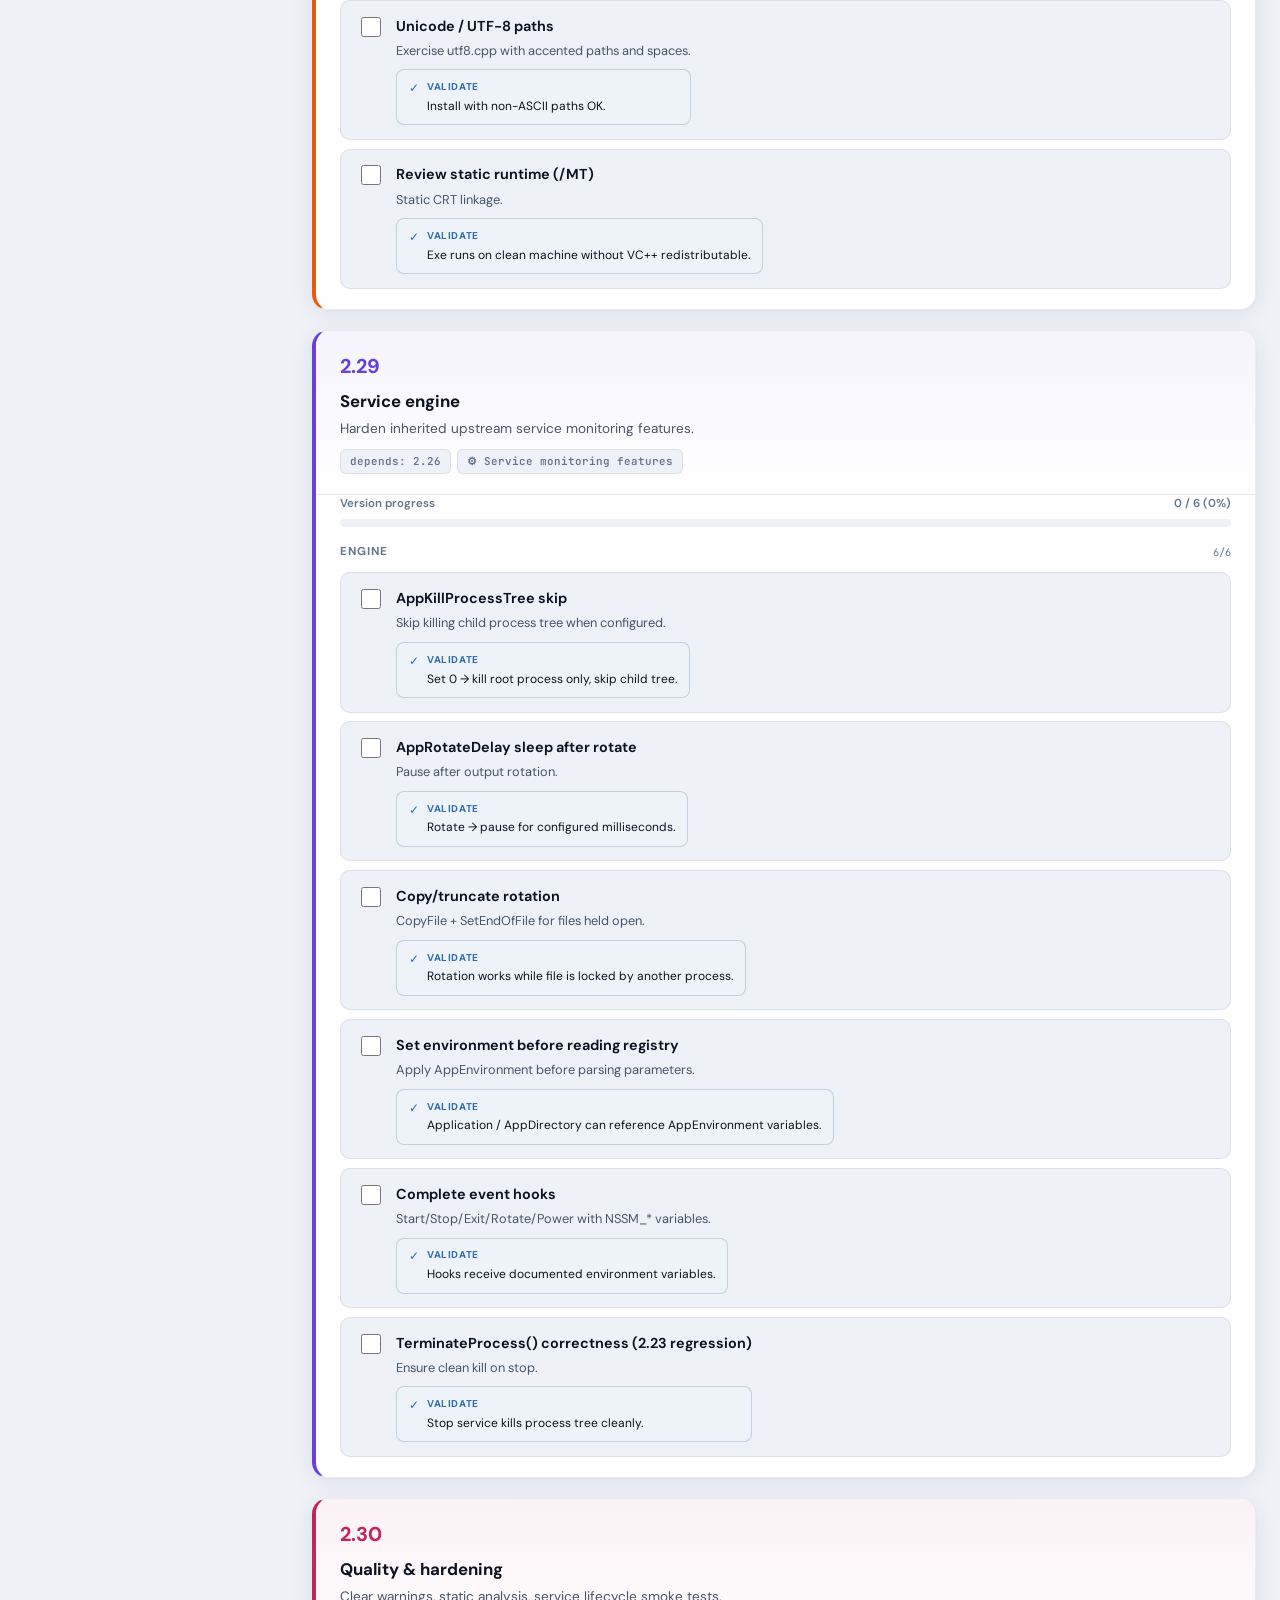
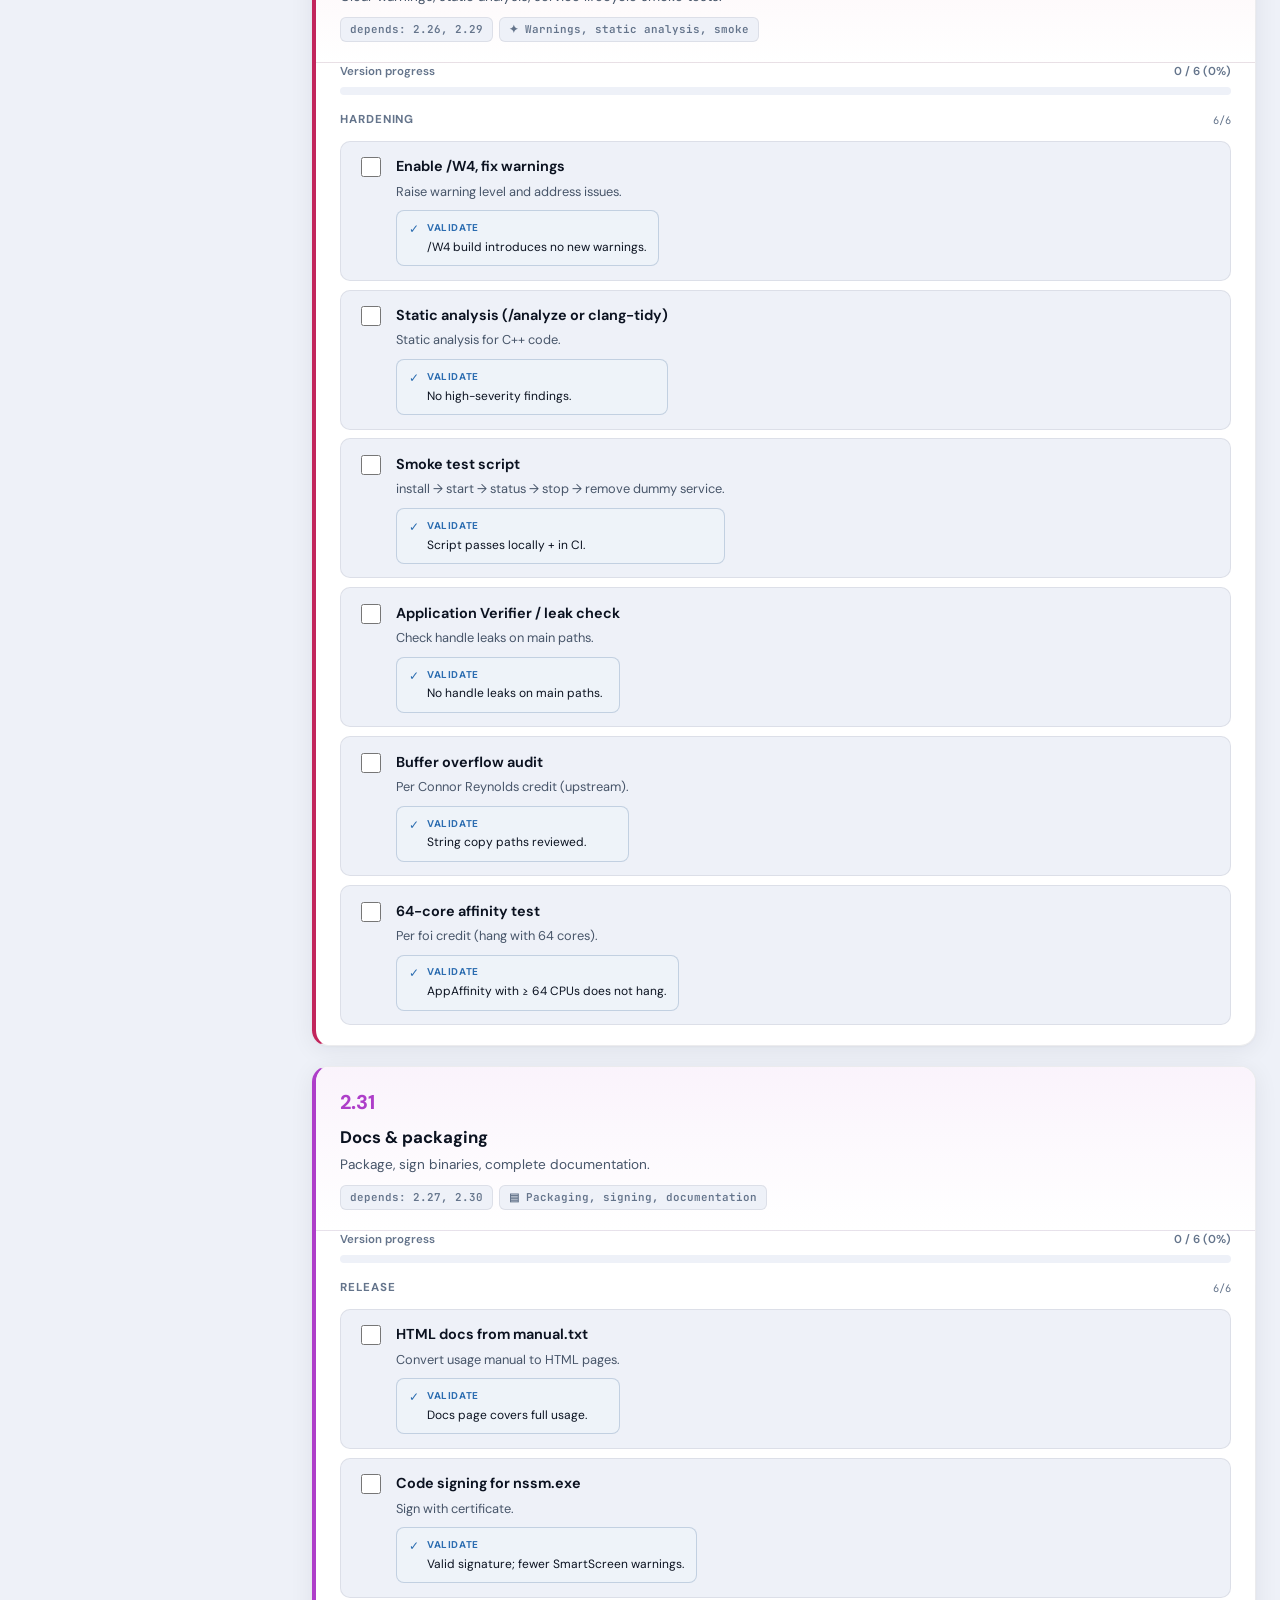
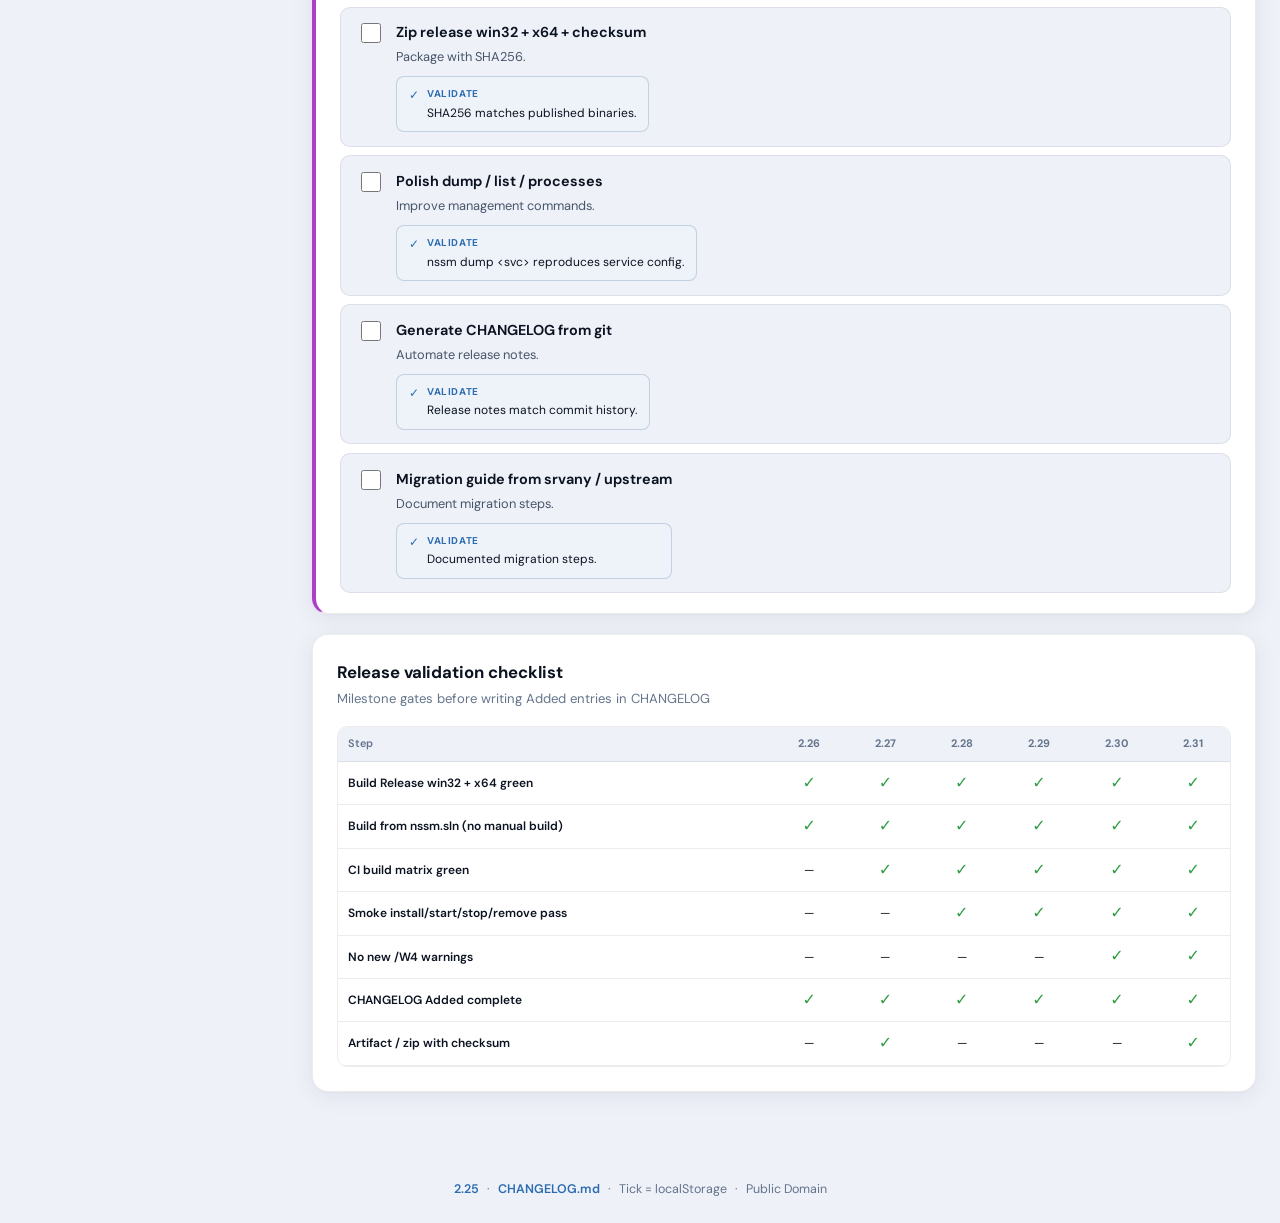
==== commit 771acdde: "Add GitHub Pages site: docs/ landing page + deploy workflow. New docs/index.html landing (overview, " ====
--- a/docs/roadmap/index.html
+++ b/docs/roadmap/index.html
@@ -31,6 +31,7 @@
           <input type="checkbox" id="pending-only" />
           <span>Pending</span>
         </label>
+        <a class="btn btn-ghost" href="../index.html">Home</a>
         <button type="button" class="btn btn-ghost" id="btn-all">All</button>
         <button type="button" class="btn btn-ghost" id="btn-export">Export</button>
         <div class="shipped-links" id="header-shipped" aria-label="Shipped releases"></div>
@@ -139,7 +140,7 @@
   <footer class="footer">
     <span id="footer-shipped"></span>
     <span>·</span>
-    <a href="../../CHANGELOG.md#roadmap--backlog">CHANGELOG.md</a>
+    <a href="https://github.com/tuyndoan/nssm/blob/main/CHANGELOG.md#roadmap--backlog">CHANGELOG.md</a>
     <span>·</span>
     <span>Tick = localStorage</span>
     <span>·</span>
